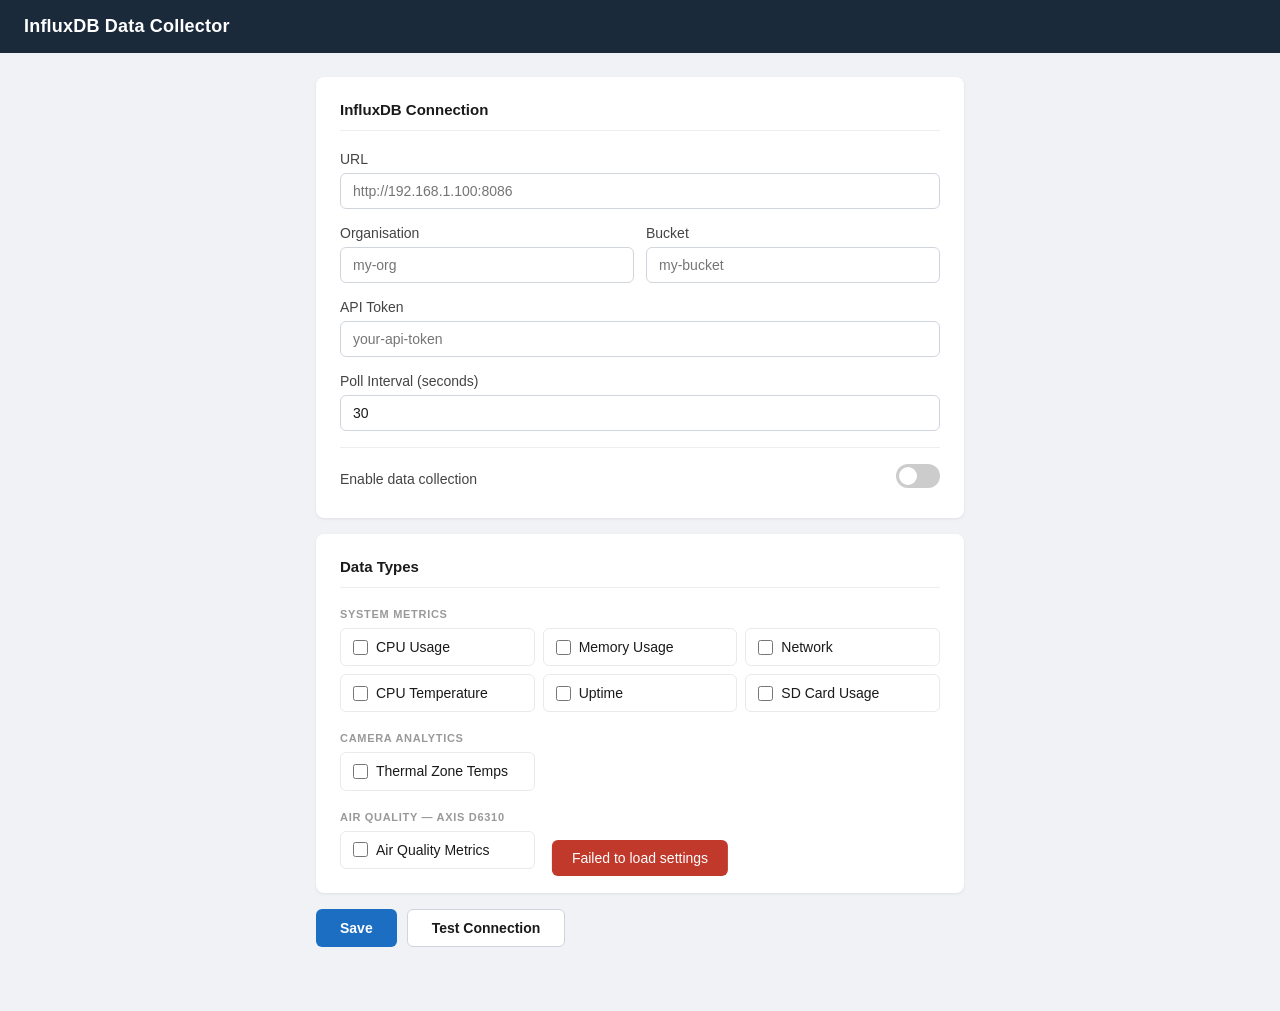
==== app/html/index.html @ 950e89a3 "Initial release — InfluxDB Data Collector ACAP v1.1.0 Collects system metrics, thermal zone temperat" ====
<!DOCTYPE html>
<html lang="en">
<head>
    <meta charset="UTF-8">
    <meta name="viewport" content="width=device-width, initial-scale=1.0">
    <title>InfluxDB Data Collector</title>
    <link rel="stylesheet" href="css/style.css">
</head>
<body>
    <header>
        <h1>InfluxDB Data Collector</h1>
    </header>

    <main>
        <section class="card">
            <h2>InfluxDB Connection</h2>
            <div class="form-group">
                <label for="influxdbUrl">URL</label>
                <input type="text" id="influxdbUrl" placeholder="http://192.168.1.100:8086">
            </div>
            <div class="form-row">
                <div class="form-group">
                    <label for="influxdbOrg">Organisation</label>
                    <input type="text" id="influxdbOrg" placeholder="my-org">
                </div>
                <div class="form-group">
                    <label for="influxdbBucket">Bucket</label>
                    <input type="text" id="influxdbBucket" placeholder="my-bucket">
                </div>
            </div>
            <div class="form-group">
                <label for="influxdbToken">API Token</label>
                <input type="password" id="influxdbToken" placeholder="your-api-token">
            </div>
            <div class="form-group">
                <label for="pollInterval">Poll Interval (seconds)</label>
                <input type="number" id="pollInterval" min="10" max="3600" value="30">
            </div>
            <div class="toggle-row">
                <span>Enable data collection</span>
                <label class="toggle">
                    <input type="checkbox" id="influxdbEnabled">
                    <span class="slider"></span>
                </label>
            </div>
        </section>

        <section class="card">
            <h2>Data Types</h2>

            <p class="group-label">System Metrics</p>
            <div class="checkbox-grid">
                <label class="check-item">
                    <input type="checkbox" name="cpu">
                    <span>CPU Usage</span>
                </label>
                <label class="check-item">
                    <input type="checkbox" name="memory">
                    <span>Memory Usage</span>
                </label>
                <label class="check-item">
                    <input type="checkbox" name="network">
                    <span>Network</span>
                </label>
                <label class="check-item">
                    <input type="checkbox" name="temperature">
                    <span>CPU Temperature</span>
                </label>
                <label class="check-item">
                    <input type="checkbox" name="uptime">
                    <span>Uptime</span>
                </label>
                <label class="check-item">
                    <input type="checkbox" name="storage">
                    <span>SD Card Usage</span>
                </label>
            </div>

            <p class="group-label">Camera Analytics</p>
            <div class="checkbox-grid">
                <label class="check-item">
                    <input type="checkbox" name="thermometry">
                    <span>Thermal Zone Temps</span>
                </label>
            </div>

            <p class="group-label">Air Quality — AXIS D6310</p>
            <div class="checkbox-grid">
                <label class="check-item">
                    <input type="checkbox" name="air_quality">
                    <span>Air Quality Metrics</span>
                </label>
            </div>
        </section>

        <div class="actions">
            <button id="saveBtn" class="btn primary">Save</button>
            <button id="testBtn" class="btn secondary">Test Connection</button>
        </div>

        <div id="toast" class="toast"></div>
    </main>

    <script src="js/app.js"></script>
</body>
</html>
---- app/html/css/style.css ----
* { margin: 0; padding: 0; box-sizing: border-box; }

body {
    font-family: -apple-system, BlinkMacSystemFont, 'Segoe UI', Roboto, sans-serif;
    font-size: 14px;
    background: #f0f2f5;
    color: #1a1a1a;
}

header {
    background: #1b2a3b;
    padding: 16px 24px;
}

header h1 {
    color: #fff;
    font-size: 18px;
    font-weight: 600;
    letter-spacing: 0.2px;
}

main {
    max-width: 680px;
    margin: 24px auto;
    padding: 0 16px 40px;
}

.card {
    background: #fff;
    border-radius: 8px;
    padding: 24px;
    margin-bottom: 16px;
    box-shadow: 0 1px 3px rgba(0,0,0,0.08);
}

h2 {
    font-size: 15px;
    font-weight: 600;
    color: #1a1a1a;
    margin-bottom: 20px;
    padding-bottom: 12px;
    border-bottom: 1px solid #eee;
}

.form-group {
    margin-bottom: 16px;
}

.form-row {
    display: grid;
    grid-template-columns: 1fr 1fr;
    gap: 12px;
}

label {
    display: block;
    font-weight: 500;
    color: #444;
    margin-bottom: 6px;
}

input[type="text"],
input[type="password"],
input[type="number"] {
    width: 100%;
    padding: 9px 12px;
    border: 1px solid #d0d5dd;
    border-radius: 6px;
    font-size: 14px;
    color: #1a1a1a;
    background: #fff;
    transition: border-color 0.15s;
}

input[type="text"]:focus,
input[type="password"]:focus,
input[type="number"]:focus {
    outline: none;
    border-color: #1b6ec2;
    box-shadow: 0 0 0 3px rgba(27,110,194,0.12);
}

.toggle-row {
    display: flex;
    align-items: center;
    justify-content: space-between;
    padding-top: 16px;
    margin-top: 4px;
    border-top: 1px solid #eee;
    font-weight: 500;
    color: #444;
}

.toggle {
    position: relative;
    display: inline-block;
    width: 44px;
    height: 24px;
}

.toggle input { opacity: 0; width: 0; height: 0; }

.slider {
    position: absolute;
    inset: 0;
    background: #ccc;
    border-radius: 24px;
    cursor: pointer;
    transition: background 0.2s;
}

.slider:before {
    content: '';
    position: absolute;
    width: 18px; height: 18px;
    left: 3px; top: 3px;
    background: #fff;
    border-radius: 50%;
    transition: transform 0.2s;
}

.toggle input:checked + .slider { background: #1b6ec2; }
.toggle input:checked + .slider:before { transform: translateX(20px); }

.group-label {
    font-size: 11px;
    font-weight: 700;
    text-transform: uppercase;
    letter-spacing: 0.7px;
    color: #999;
    margin: 20px 0 8px;
}

.group-label:first-of-type { margin-top: 0; }

.checkbox-grid {
    display: grid;
    grid-template-columns: repeat(auto-fill, minmax(160px, 1fr));
    gap: 8px;
}

.check-item {
    display: flex;
    align-items: center;
    gap: 8px;
    padding: 9px 12px;
    border: 1px solid #e8eaed;
    border-radius: 6px;
    cursor: pointer;
    transition: border-color 0.15s, background 0.15s;
    font-weight: 400;
    color: #1a1a1a;
    margin-bottom: 0;
}

.check-item:hover { border-color: #1b6ec2; background: #f5f9ff; }

.check-item input[type="checkbox"] {
    width: 15px; height: 15px;
    accent-color: #1b6ec2;
    cursor: pointer;
    flex-shrink: 0;
}

.check-item span { line-height: 1.3; }

.actions {
    display: flex;
    gap: 10px;
    margin-top: 4px;
}

.btn {
    padding: 10px 24px;
    border: none;
    border-radius: 6px;
    font-size: 14px;
    font-weight: 600;
    cursor: pointer;
    transition: background 0.15s, transform 0.1s;
}

.btn:active { transform: scale(0.98); }

.btn.primary { background: #1b6ec2; color: #fff; }
.btn.primary:hover { background: #1558a0; }

.btn.secondary { background: #fff; color: #1a1a1a; border: 1px solid #d0d5dd; }
.btn.secondary:hover { background: #f5f5f5; }

.toast {
    position: fixed;
    bottom: 24px;
    left: 50%;
    transform: translateX(-50%) translateY(12px);
    padding: 10px 20px;
    border-radius: 6px;
    font-size: 14px;
    font-weight: 500;
    opacity: 0;
    pointer-events: none;
    transition: opacity 0.2s, transform 0.2s;
    white-space: nowrap;
    z-index: 100;
}

.toast.show { opacity: 1; transform: translateX(-50%) translateY(0); }
.toast.success { background: #1a7f4b; color: #fff; }
.toast.error   { background: #c0392b; color: #fff; }
.toast.info    { background: #1b2a3b; color: #fff; }
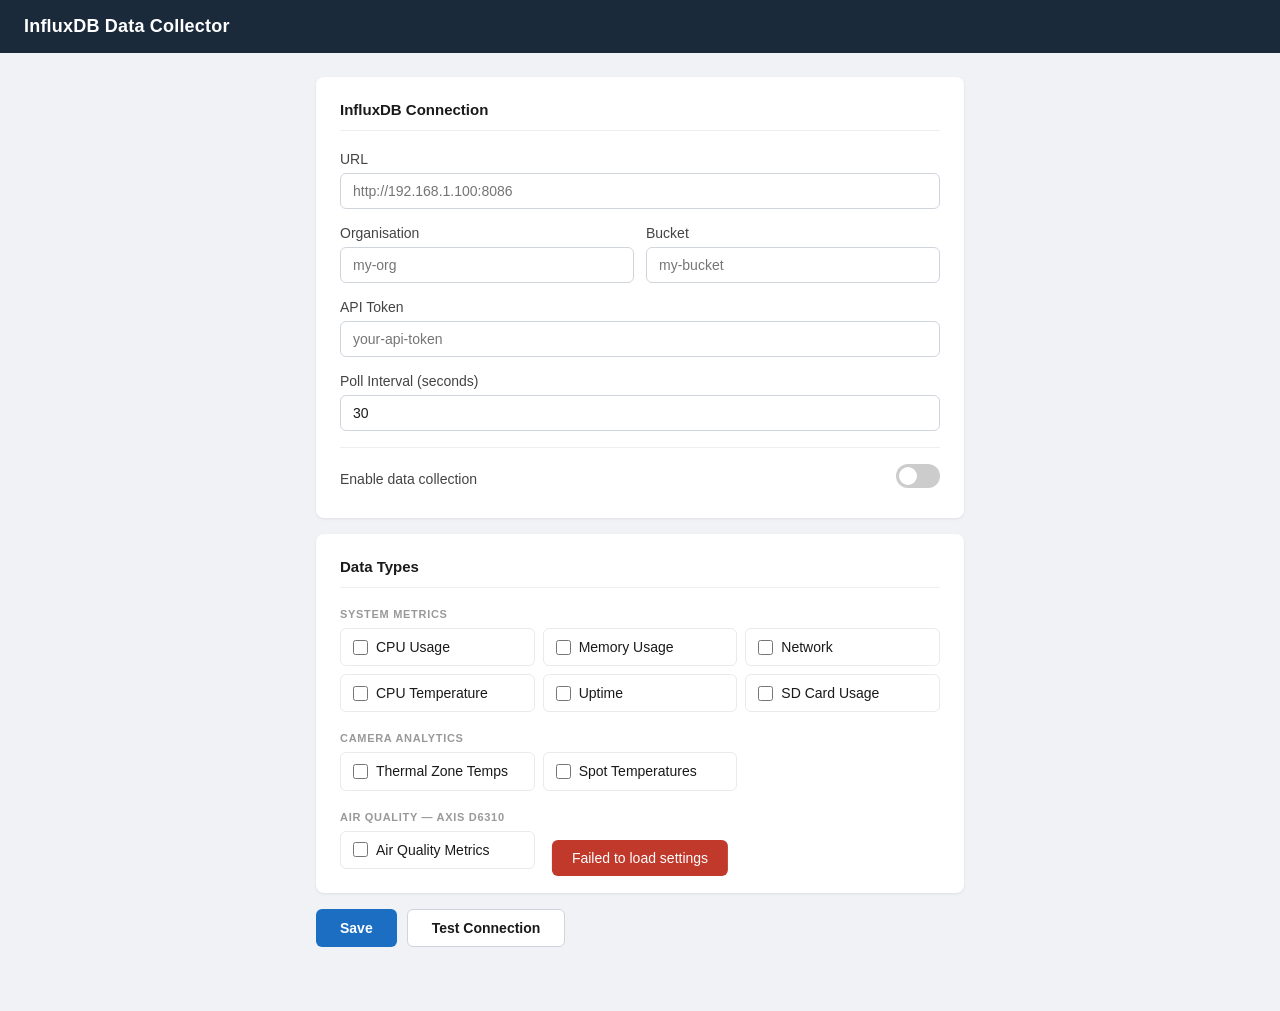
==== commit f0f369e5: "Add spot temperature collection for thermal cameras Calls getPointStatus on thermometry.cgi and writ" ====
--- a/app/html/index.html
+++ b/app/html/index.html
@@ -82,6 +82,10 @@
                     <input type="checkbox" name="thermometry">
                     <span>Thermal Zone Temps</span>
                 </label>
+                <label class="check-item">
+                    <input type="checkbox" name="spot_temperatures">
+                    <span>Spot Temperatures</span>
+                </label>
             </div>
 
             <p class="group-label">Air Quality — AXIS D6310</p>
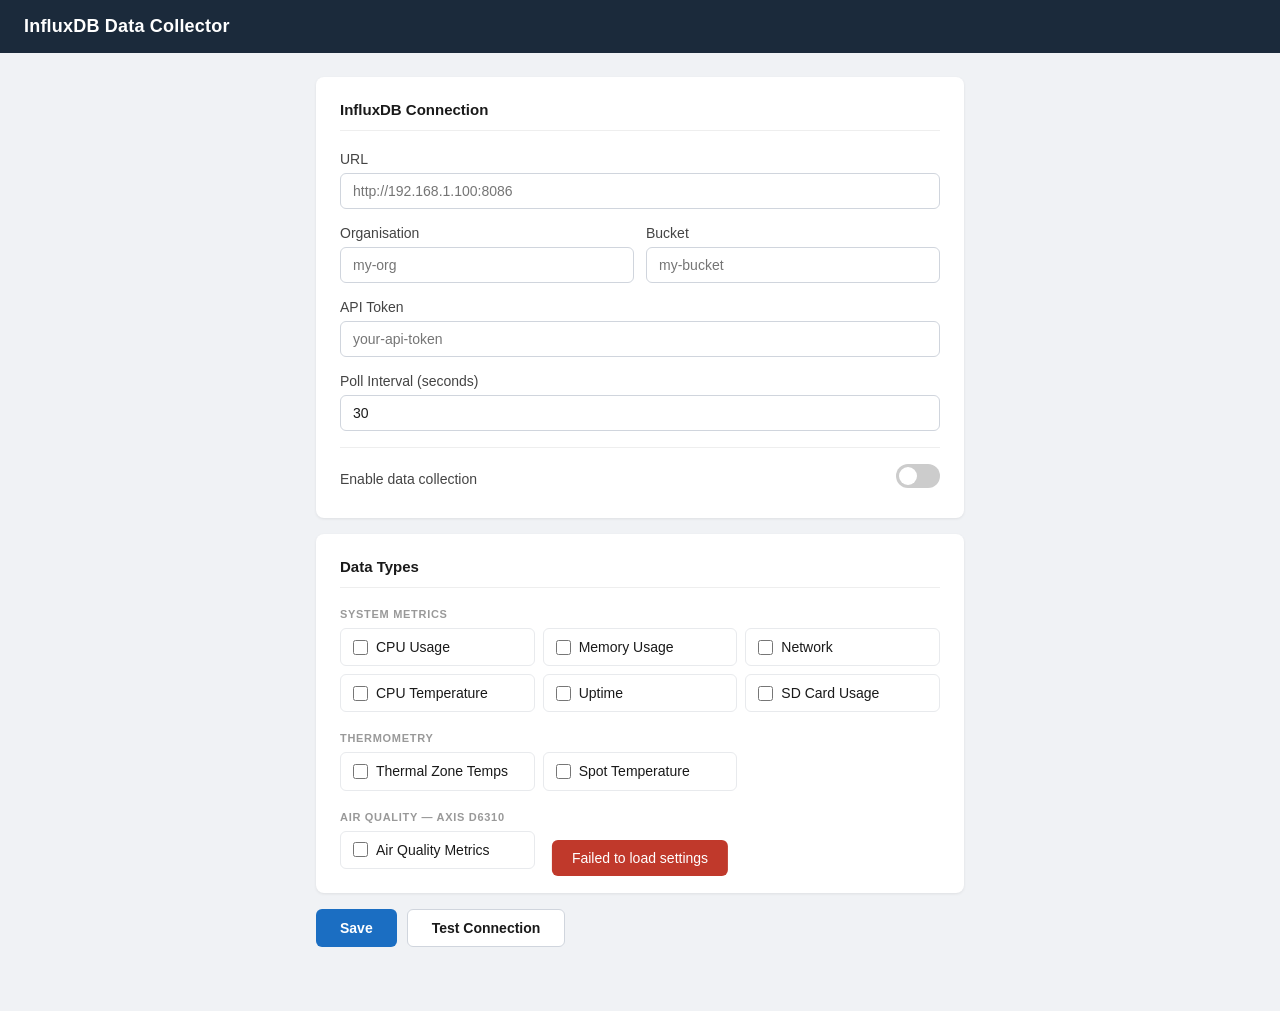
==== commit e3372b93: "Fix spot temperature using correct VAPIX getSpotTemperature method Previous implementation used getP" ====
--- a/app/html/index.html
+++ b/app/html/index.html
@@ -76,15 +76,15 @@
                 </label>
             </div>
 
-            <p class="group-label">Camera Analytics</p>
+            <p class="group-label">Thermometry</p>
             <div class="checkbox-grid">
                 <label class="check-item">
                     <input type="checkbox" name="thermometry">
                     <span>Thermal Zone Temps</span>
                 </label>
                 <label class="check-item">
-                    <input type="checkbox" name="spot_temperatures">
-                    <span>Spot Temperatures</span>
+                    <input type="checkbox" name="spot_temperature">
+                    <span>Spot Temperature</span>
                 </label>
             </div>
 
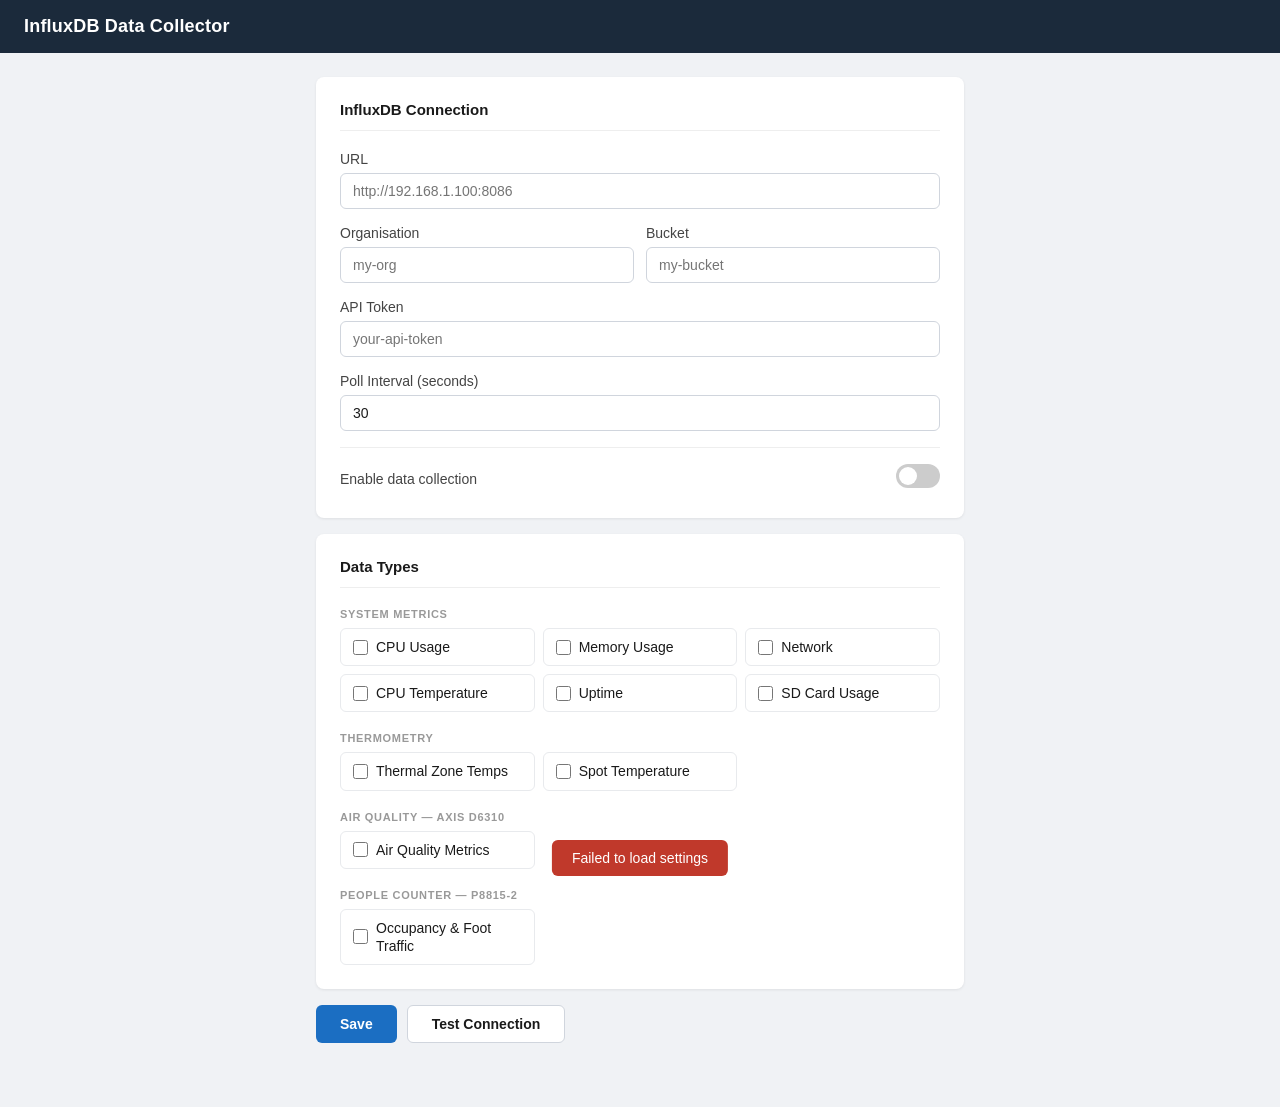
==== commit d5e9b3eb: "Add P8815-2 3D people counter support (v1.1.1) Polls /a3dpc/api/occupancy for real-time occupancy, t" ====
--- a/app/html/index.html
+++ b/app/html/index.html
@@ -95,6 +95,14 @@
                     <span>Air Quality Metrics</span>
                 </label>
             </div>
+
+            <p class="group-label">People Counter — P8815-2</p>
+            <div class="checkbox-grid">
+                <label class="check-item">
+                    <input type="checkbox" name="people_counter">
+                    <span>Occupancy &amp; Foot Traffic</span>
+                </label>
+            </div>
         </section>
 
         <div class="actions">
